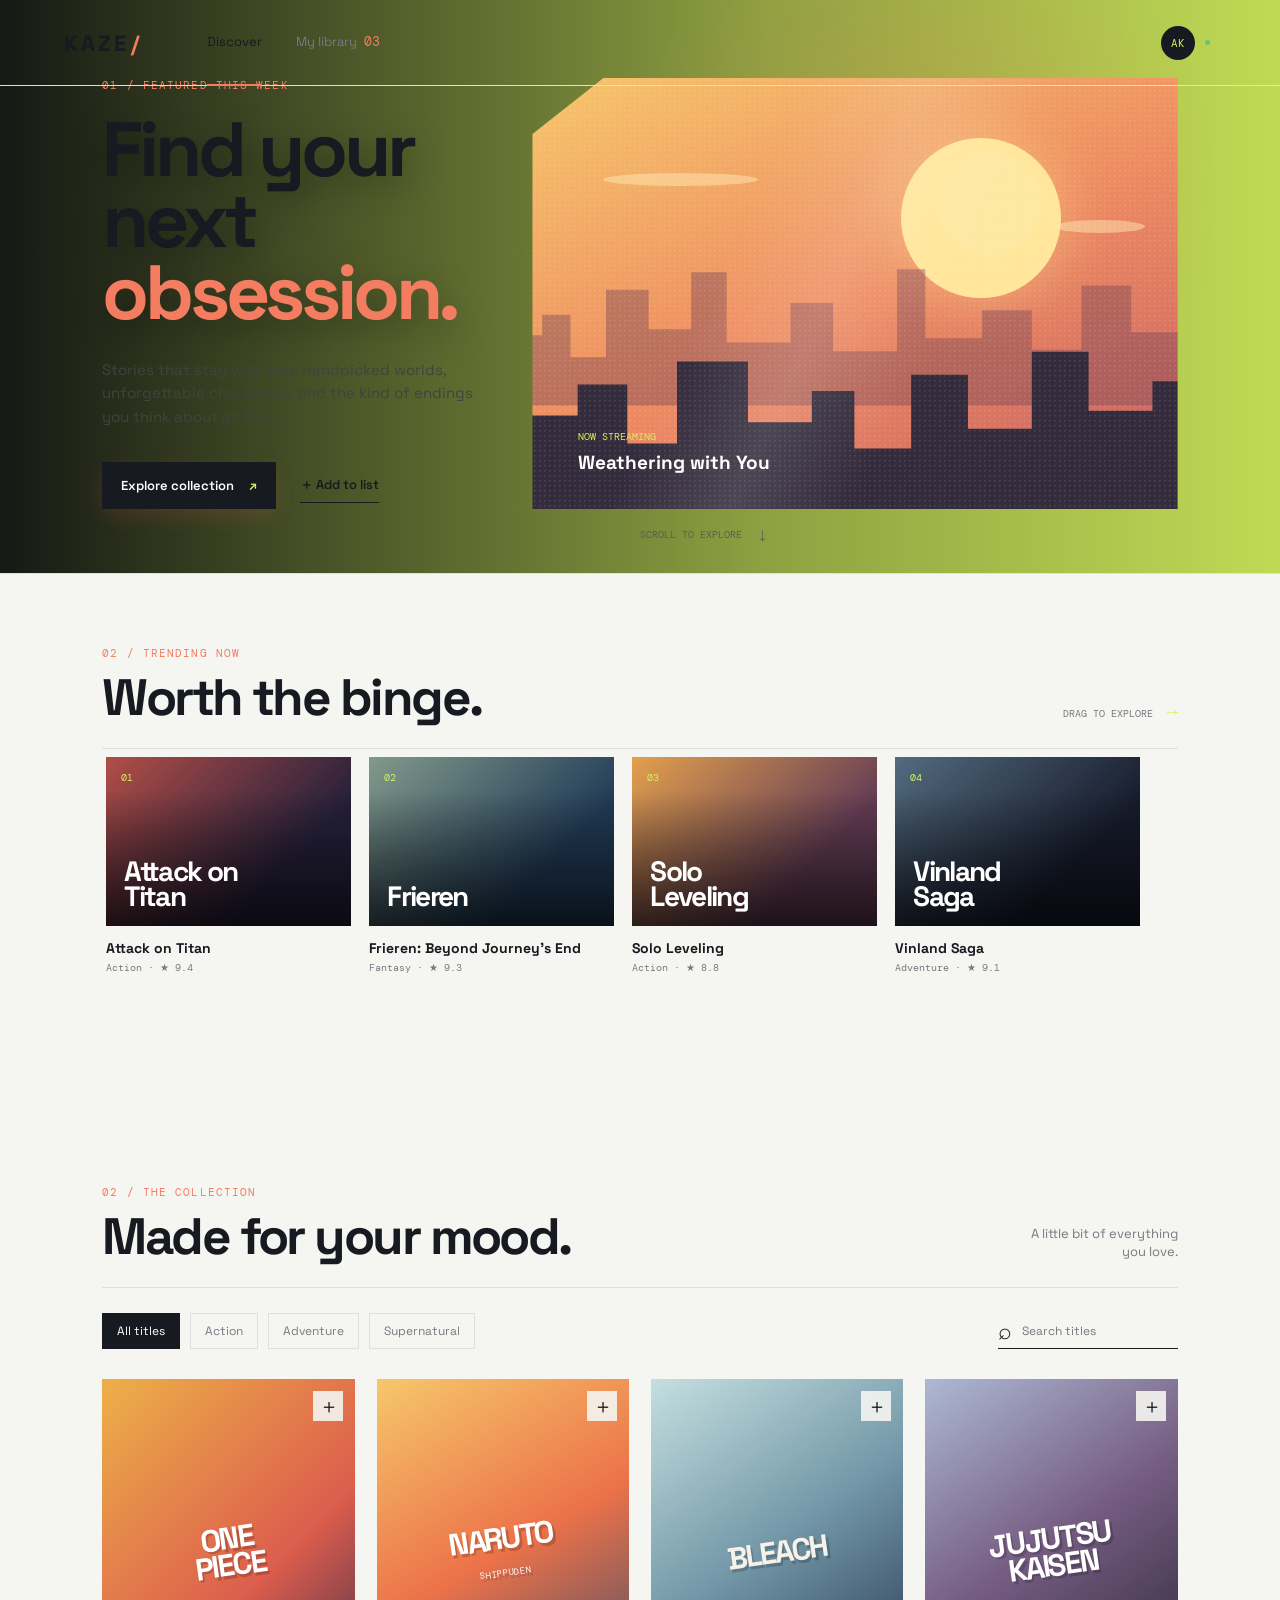
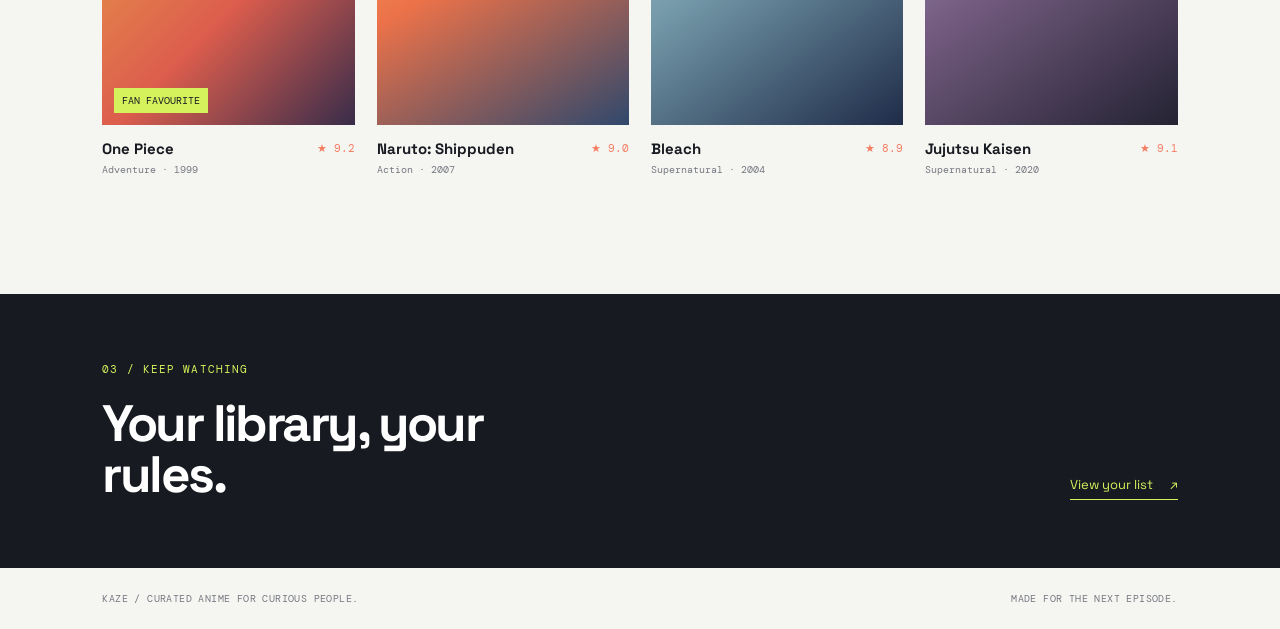
==== index.html @ b1dff8b0 "Add files via upload" ====
<!DOCTYPE html>
<html lang="en">
<head>
  <meta charset="UTF-8">
  <meta name="viewport" content="width=device-width, initial-scale=1.0">
  <meta name="description" content="KAZE is a curated home for your next anime obsession.">
  <title>KAZE — Find your next obsession</title>
  <link rel="preconnect" href="https://fonts.googleapis.com">
  <link rel="preconnect" href="https://fonts.gstatic.com" crossorigin>
  <link href="https://fonts.googleapis.com/css2?family=DM+Mono:wght@400;500&family=Space+Grotesk:wght@400;500;600;700&display=swap" rel="stylesheet">
  <link rel="stylesheet" href="style.css">
</head>
<body>
  <div class="page-shell">
    <header class="site-header">
      <a class="brand" href="#top" aria-label="Kaze home">KAZE<span class="brand-mark">/</span></a>
      <nav class="main-nav" aria-label="Main navigation">
        <a class="active" href="#discover">Discover</a>
        <a href="#library">My library <span class="nav-count">03</span></a>
      </nav>
      <button class="profile-button" type="button" aria-label="Open profile menu"><span>AK</span><i></i></button>
    </header>

    <main id="top">
      <section class="hero" aria-labelledby="hero-title">
        <div class="hero-copy">
          <p class="eyebrow">01 / Featured this week</p>
          <h1 id="hero-title">Find your next<br><em>obsession.</em></h1>
          <p class="hero-description">Stories that stay with you. Handpicked worlds, unforgettable characters, and the kind of endings you think about at 2am.</p>
          <div class="hero-actions">
            <a class="button button-primary" href="#discover">Explore collection <span>↗</span></a>
            <button class="button button-quiet" type="button" data-toast="Your watchlist is ready to grow.">＋ Add to list</button>
          </div>
        </div>
        <div class="hero-art" role="img" aria-label="Illustrated sunset over a quiet Japanese town">
          <div class="hero-art-label"><span>Now streaming</span><strong>Weathering with You</strong></div>
          <div class="sun"></div><div class="cloud cloud-one"></div><div class="cloud cloud-two"></div>
          <div class="skyline skyline-back"></div><div class="skyline skyline-front"></div>
          <div class="hero-grain"></div>
        </div>
        <div class="hero-index"><span>Scroll to explore</span><b>↓</b></div>
      </section>

      <section class="trending-section reveal-section" aria-labelledby="trending-title">
        <div class="section-heading trending-heading"><div><p class="eyebrow">02 / Trending now</p><h2 id="trending-title">Worth the binge.</h2></div><span class="carousel-hint">Drag to explore <b>→</b></span></div>
        <div class="trending-rail" id="trending-rail" tabindex="0" aria-label="Trending anime carousel">
          <article class="trend-card"><div class="trend-art trend-art-one"><span>01</span><strong>Attack on<br>Titan</strong></div><div><h3>Attack on Titan</h3><p>Action · ★ 9.4</p></div></article>
          <article class="trend-card"><div class="trend-art trend-art-two"><span>02</span><strong>Frieren</strong></div><div><h3>Frieren: Beyond Journey's End</h3><p>Fantasy · ★ 9.3</p></div></article>
          <article class="trend-card"><div class="trend-art trend-art-three"><span>03</span><strong>Solo<br>Leveling</strong></div><div><h3>Solo Leveling</h3><p>Action · ★ 8.8</p></div></article>
          <article class="trend-card"><div class="trend-art trend-art-four"><span>04</span><strong>Vinland<br>Saga</strong></div><div><h3>Vinland Saga</h3><p>Adventure · ★ 9.1</p></div></article>
        </div>
      </section>

      <section class="discover-section reveal-section" id="discover" aria-labelledby="discover-title">
        <div class="section-heading">
          <div><p class="eyebrow">02 / The collection</p><h2 id="discover-title">Made for your mood.</h2></div>
          <p class="section-note">A little bit of everything<br>you love.</p>
        </div>
        <div class="toolbar">
          <div class="filter-list" role="group" aria-label="Filter anime by genre">
            <button class="filter active" type="button" data-filter="all">All titles</button>
            <button class="filter" type="button" data-filter="action">Action</button>
            <button class="filter" type="button" data-filter="adventure">Adventure</button>
            <button class="filter" type="button" data-filter="supernatural">Supernatural</button>
          </div>
          <label class="search-box"><span>⌕</span><input id="search" type="search" placeholder="Search titles" aria-label="Search anime titles"></label>
        </div>
        <div class="anime-grid" id="anime-grid">
          <article class="anime-card featured-card" data-title="One Piece" data-genre="adventure action" data-detail="one-piece-detail" tabindex="0" role="button" aria-label="View One Piece details">
            <div class="poster poster-one"><img src="images/one-piece.jpg" alt="One Piece artwork" onerror="this.style.display='none'"><span class="poster-fallback">ONE<br>PIECE</span><button class="bookmark" type="button" aria-label="Add One Piece to list" data-toast="One Piece added to your list.">＋</button><span class="card-tag">Fan favourite</span></div>
            <div class="card-info"><div><h3>One Piece</h3><p>Adventure · 1999</p></div><span class="rating">★ 9.2</span></div>
          </article>
          <article class="anime-card" data-title="Naruto: Shippuden" data-genre="action adventure" data-detail="naruto-detail" tabindex="0" role="button" aria-label="View Naruto: Shippuden details">
            <div class="poster poster-naruto"><img src="images/naruto.jpg" alt="Naruto artwork" onerror="this.style.display='none'"><span class="poster-fallback">NARUTO<br><small>SHIPPUDEN</small></span><button class="bookmark" type="button" aria-label="Add Naruto Shippuden to list" data-toast="Naruto: Shippuden added to your list.">＋</button></div>
            <div class="card-info"><div><h3>Naruto: Shippuden</h3><p>Action · 2007</p></div><span class="rating">★ 9.0</span></div>
          </article>
          <article class="anime-card" data-title="Bleach" data-genre="action supernatural" data-detail="bleach-detail" tabindex="0" role="button" aria-label="View Bleach details">
            <div class="poster poster-bleach"><img src="images/bleach.jpg" alt="Bleach artwork" onerror="this.style.display='none'"><span class="poster-fallback">BLEACH</span><button class="bookmark" type="button" aria-label="Add Bleach to list" data-toast="Bleach added to your list.">＋</button></div>
            <div class="card-info"><div><h3>Bleach</h3><p>Supernatural · 2004</p></div><span class="rating">★ 8.9</span></div>
          </article>
          <article class="anime-card" data-title="Jujutsu Kaisen" data-genre="action supernatural" data-detail="jjk-detail" tabindex="0" role="button" aria-label="View Jujutsu Kaisen details">
            <div class="poster poster-jjk"><img src="images/jjk.jpg" alt="Jujutsu Kaisen artwork" onerror="this.style.display='none'"><span class="poster-fallback">JUJUTSU<br>KAISEN</span><button class="bookmark" type="button" aria-label="Add Jujutsu Kaisen to list" data-toast="Jujutsu Kaisen added to your list.">＋</button></div>
            <div class="card-info"><div><h3>Jujutsu Kaisen</h3><p>Supernatural · 2020</p></div><span class="rating">★ 9.1</span></div>
          </article>
        </div>
        <p class="empty-state" id="empty-state" hidden>No titles match that search.</p>
      </section>

      <section class="library-strip" id="library"><div><p class="eyebrow">03 / Keep watching</p><h2>Your library, your rules.</h2></div><a class="text-link" href="#discover">View your list <span>↗</span></a></section>
    </main>
    <footer><span>KAZE / Curated anime for curious people.</span><span>Made for the next episode.</span></footer>
  </div>
  <section class="detail-panel" id="one-piece-detail" role="dialog" aria-modal="true" aria-labelledby="detail-title" hidden>
    <div class="detail-backdrop" data-close-detail></div>
    <div class="detail-card">
      <button class="detail-close" type="button" aria-label="Close One Piece details" data-close-detail>×</button>
      <div class="detail-poster poster poster-one"><img src="images/one-piece.jpg" alt="One Piece poster" onerror="this.style.display='none'"><span class="poster-fallback">ONE<br>PIECE</span></div>
      <div class="detail-content">
        <p class="eyebrow">Anime / Adventure</p>
        <h2 id="detail-title">One Piece</h2>
        <p class="detail-rating">★ <strong>9.2</strong></p>
        <div class="detail-block"><span class="detail-label">Genres</span><p>Action <b>•</b> Adventure <b>•</b> Fantasy</p></div>
        <div class="detail-block"><span class="detail-label">Episodes</span><div class="episode-list" role="group" aria-label="One Piece episodes"></div></div>
      </div>
    </div>
  </section>
  <section class="detail-panel" id="naruto-detail" role="dialog" aria-modal="true" aria-labelledby="naruto-detail-title" hidden>
    <div class="detail-backdrop" data-close-detail></div>
    <div class="detail-card">
      <button class="detail-close" type="button" aria-label="Close Naruto: Shippuden details" data-close-detail>×</button>
      <div class="detail-poster poster poster-naruto"><img src="images/naruto.jpg" alt="Naruto: Shippuden poster" onerror="this.style.display='none'"><span class="poster-fallback">NARUTO<br><small>SHIPPUDEN</small></span></div>
      <div class="detail-content">
        <p class="eyebrow">Anime / Adventure</p>
        <h2 id="naruto-detail-title">Naruto: Shippuden</h2>
        <p class="detail-rating">★ <strong>9.0</strong></p>
        <div class="detail-block"><span class="detail-label">Genres</span><p>Action <b>•</b> Adventure <b>•</b> Fantasy</p></div>
        <div class="detail-block"><span class="detail-label">Episodes</span><div class="episode-list" role="group" aria-label="Naruto: Shippuden episodes"></div></div>
      </div>
    </div>
  </section>
  <section class="detail-panel" id="bleach-detail" role="dialog" aria-modal="true" aria-labelledby="bleach-detail-title" hidden>
    <div class="detail-backdrop" data-close-detail></div>
    <div class="detail-card">
      <button class="detail-close" type="button" aria-label="Close Bleach details" data-close-detail>×</button>
      <div class="detail-poster poster poster-bleach"><img src="images/bleach.jpg" alt="Bleach poster" onerror="this.style.display='none'"><span class="poster-fallback">BLEACH</span></div>
      <div class="detail-content">
        <p class="eyebrow">Anime / Supernatural</p>
        <h2 id="bleach-detail-title">Bleach</h2>
        <p class="detail-rating">★ <strong>8.9</strong></p>
        <div class="detail-block"><span class="detail-label">Genres</span><p>Action <b>•</b> Supernatural <b>•</b> Fantasy</p></div>
        <div class="detail-block"><span class="detail-label">Episodes</span><div class="episode-list" role="group" aria-label="Bleach episodes"></div></div>
      </div>
    </div>
  </section>
  <section class="detail-panel" id="jjk-detail" role="dialog" aria-modal="true" aria-labelledby="jjk-detail-title" hidden>
    <div class="detail-backdrop" data-close-detail></div>
    <div class="detail-card">
      <button class="detail-close" type="button" aria-label="Close Jujutsu Kaisen details" data-close-detail>×</button>
      <div class="detail-poster poster poster-jjk"><img src="images/jjk.jpg" alt="Jujutsu Kaisen poster" onerror="this.style.display='none'"><span class="poster-fallback">JUJUTSU<br>KAISEN</span></div>
      <div class="detail-content">
        <p class="eyebrow">Anime / Supernatural</p>
        <h2 id="jjk-detail-title">Jujutsu Kaisen</h2>
        <p class="detail-rating">★ <strong>9.1</strong></p>
        <div class="detail-block"><span class="detail-label">Genres</span><p>Action <b>•</b> Adventure <b>•</b> Supernatural</p></div>
        <div class="detail-block"><span class="detail-label">Episodes</span><div class="episode-list" role="group" aria-label="Jujutsu Kaisen episodes"></div></div>
      </div>
    </div>
  </section>
  <div class="page-loader" aria-hidden="true"><span class="loader-ring"></span><span>Loading title</span></div>
  <div class="toast" role="status" aria-live="polite"></div>
  <script src="script.js"></script>
</body>
</html>
---- style.css ----
/* Cinematic motion layer */
:root { --ink: #f5f7f2; --muted: #8d929c; --line: #2e333b; --paper: #0b0d10; --lime: #d8ff4f; --coral: #ff6d54; --orange: #f0a24f; }
body { background: var(--paper); color: var(--ink); transition: background .45s ease; }
.page-shell { background: var(--paper); }
.site-header { position: fixed; top: 0; left: 50%; z-index: 8; width: min(1440px, 100%); transform: translateX(-50%); background: transparent; border-bottom-color: transparent; transition: background .35s ease, border-color .35s ease, backdrop-filter .35s ease; }
.site-header.is-scrolled { background: rgba(11,13,16,.88); border-bottom-color: var(--line); backdrop-filter: blur(16px); }
.main-nav a.active { color: var(--ink); }
.hero { min-height: 680px; padding-top: 145px; background: #101722; color: var(--ink); overflow: hidden; }
.hero::before { content: ''; position: absolute; inset: 0; z-index: -1; background: radial-gradient(circle at 72% 34%, rgba(255,109,84,.2), transparent 30%), linear-gradient(90deg, rgba(11,13,16,.95) 0%, rgba(11,13,16,.35) 60%, rgba(11,13,16,.1)); pointer-events: none; }
.hero-copy { animation: cinematic-in .85s .15s both cubic-bezier(.2,.8,.2,1); }
.hero-description { color: #bdc1bc; }
.hero h1 { text-shadow: 0 10px 35px rgba(0,0,0,.35); }
.button-primary { background: var(--coral); color: #120f10; box-shadow: 0 8px 20px rgba(255,109,84,.12); transition: transform .25s ease, box-shadow .25s ease, background .25s ease; }
.button-primary:hover { background: #ff886f; box-shadow: 0 0 28px rgba(255,109,84,.42), 0 12px 28px rgba(0,0,0,.28); transform: translateY(-3px); }
.button-quiet { color: var(--ink); border-color: var(--lime); transition: color .25s ease, transform .25s ease; }.button-quiet:hover { color: var(--lime); transform: translateX(4px); }
.hero-art { min-height: 470px; background: linear-gradient(155deg, #f4a351 0%, #d95b58 50%, #2a2644 100%); box-shadow: 0 24px 80px rgba(0,0,0,.3); animation: hero-reveal .9s .05s both ease; }
.hero-art::after { content: ''; position: absolute; inset: -8%; background: radial-gradient(circle at 68% 32%, rgba(255,235,174,.42) 0 8%, transparent 9%), linear-gradient(115deg, transparent 35%, rgba(255,255,255,.12), transparent 60%); animation: ken-burns 16s ease-in-out infinite alternate; }
.hero-grain { opacity: .16; }.hero-index { color: #9da589; }
.discover-section, .trending-section { background: var(--paper); }.discover-section { padding-top: 100px; }.section-heading { border-bottom-color: var(--line); }.section-note { color: var(--muted); }
.filter { border-color: var(--line); color: var(--muted); transition: color .25s ease, background .25s ease, transform .25s ease; }.filter:hover { transform: translateY(-2px); background: #222831; border-color: #222831; }.filter.active { background: var(--lime); border-color: var(--lime); color: #10130d; }
.search-box { border-color: var(--muted); transition: width .35s ease, border-color .25s ease; }.search-box:focus-within { width: 250px; border-color: var(--lime); }.search-box input { color: var(--ink); }.search-box input::placeholder { color: var(--muted); }
.anime-grid { perspective: 900px; }.anime-card { transition: transform .35s cubic-bezier(.2,.8,.2,1), filter .35s ease; }.anime-card:hover { transform: translateY(-9px) scale(1.025); filter: brightness(1.08); }.poster img { transition: transform .6s cubic-bezier(.2,.8,.2,1); }.anime-card:hover .poster img { transform: scale(1.08); }.bookmark { transition: background .25s ease, transform .25s ease; }.bookmark:hover { background: var(--lime); transform: rotate(8deg) scale(1.08); }
.card-info h3 { color: var(--ink); }.card-info p { color: var(--muted); }.rating { color: var(--coral); }
.trending-section { padding: 72px clamp(24px, 8vw, 120px) 88px; border-top: 1px solid var(--line); }.trending-heading { border: 0; padding-bottom: 24px; }.carousel-hint { color: var(--muted); font: 10px 'DM Mono', monospace; text-transform: uppercase; }.carousel-hint b { color: var(--lime); font-size: 18px; margin-left: 8px; }.trending-rail { display: flex; gap: 18px; overflow-x: auto; cursor: grab; scrollbar-width: none; user-select: none; padding: 8px 4px 18px; }.trending-rail::-webkit-scrollbar { display: none; }.trending-rail.is-dragging { cursor: grabbing; scroll-behavior: auto; }.trend-card { flex: 0 0 245px; }.trend-art { position: relative; aspect-ratio: 1.45; overflow: hidden; display: flex; align-items: end; padding: 18px; color: white; }.trend-art::after { content: ''; position: absolute; inset: 0; background: linear-gradient(transparent 20%, rgba(0,0,0,.7)); }.trend-art span, .trend-art strong { position: relative; z-index: 1; }.trend-art span { position: absolute; top: 14px; left: 15px; color: var(--lime); font: 10px 'DM Mono', monospace; }.trend-art strong { font-size: 28px; line-height: .88; letter-spacing: -.06em; }.trend-art-one { background: linear-gradient(135deg, #b24d47, #25203b 70%); }.trend-art-two { background: linear-gradient(135deg, #829a8b, #213b57 70%); }.trend-art-three { background: linear-gradient(135deg, #e3a04d, #633c55 70%); }.trend-art-four { background: linear-gradient(135deg, #536b7f, #171c2d 70%); }.trend-card h3 { margin: 13px 0 4px; font-size: 14px; }.trend-card p { margin: 0; color: var(--muted); font: 10px 'DM Mono', monospace; }
.library-strip { background: #151a20; }.text-link { transition: color .25s ease, letter-spacing .25s ease; }.text-link:hover { color: white; letter-spacing: .04em; } footer { background: var(--paper); color: var(--muted); }
.detail-card { background: #151a20; color: var(--ink); }.detail-block { border-color: var(--line); }.detail-rating strong, .detail-content h2 { color: var(--ink); }.detail-close { color: var(--muted); }.episode { border-color: var(--line); color: var(--muted); }.episode:hover, .episode.active { background: var(--lime); border-color: var(--lime); color: #10130d; }
.page-loader { position: fixed; inset: 0; z-index: 20; display: grid; place-content: center; gap: 16px; background: #0b0d10; color: var(--lime); font: 10px 'DM Mono', monospace; letter-spacing: .12em; text-transform: uppercase; opacity: 0; pointer-events: none; transition: opacity .3s ease; }.page-loader.is-loading { opacity: 1; pointer-events: auto; }.loader-ring { width: 34px; height: 34px; margin: auto; border: 1px solid #3c454d; border-top-color: var(--coral); border-radius: 50%; animation: spin .8s linear infinite; }
.reveal-section { opacity: 0; transform: translateY(28px); transition: opacity .8s ease, transform .8s cubic-bezier(.2,.8,.2,1); }.reveal-section.is-visible { opacity: 1; transform: translateY(0); }
@keyframes ken-burns { from { transform: scale(1); } to { transform: scale(1.12) translate(-2%, -1%); } } @keyframes cinematic-in { from { opacity: 0; transform: translateY(28px); } to { opacity: 1; transform: translateY(0); } } @keyframes hero-reveal { from { opacity: 0; clip-path: polygon(22% 0, 100% 0, 100% 100%, 8% 100%, 8% 13%); } to { opacity: 1; clip-path: polygon(11% 0, 100% 0, 100% 100%, 0 100%, 0 13%); } } @keyframes spin { to { transform: rotate(360deg); } }
@media (max-width: 760px) { .site-header { background: rgba(11,13,16,.78); backdrop-filter: blur(12px); }.hero { padding-top: 128px; min-height: 700px; }.hero-art { min-height: 300px; }.trending-section { padding: 62px 22px 72px; }.trending-heading { gap: 12px; }.trend-card { flex-basis: 220px; }.search-box:focus-within { width: 100%; }.detail-card { background: #151a20; } }
@media (prefers-reduced-motion: reduce) { *, *::before, *::after { animation-duration: .01ms !important; animation-iteration-count: 1 !important; scroll-behavior: auto !important; transition-duration: .01ms !important; } .reveal-section { opacity: 1; transform: none; } }
.detail-panel.is-opening .detail-backdrop { animation: backdrop-in .35s ease both; }.detail-panel.is-opening .detail-card { animation: detail-in .45s cubic-bezier(.2,.8,.2,1) both; } @keyframes backdrop-in { from { opacity: 0; } to { opacity: 1; } } @keyframes detail-in { from { opacity: 0; transform: translateY(18px) scale(.97); } to { opacity: 1; transform: translateY(0) scale(1); } }
* { box-sizing: border-box; }
:root { --ink: #171a20; --muted: #767982; --line: #dfe0dc; --paper: #f5f5f1; --lime: #d5f15c; --coral: #f47d61; --orange: #ec9b45; }
html { scroll-behavior: smooth; }
body { margin: 0; background: var(--paper); color: var(--ink); font-family: 'Space Grotesk', sans-serif; }
button, input { font: inherit; }
button, a { -webkit-tap-highlight-color: transparent; }
a { color: inherit; text-decoration: none; }
.page-shell { max-width: 1440px; margin: auto; overflow: hidden; }
.site-header { height: 86px; display: flex; align-items: center; padding: 0 clamp(24px, 5vw, 72px); gap: 64px; border-bottom: 1px solid var(--line); }
.brand { font-size: 22px; font-weight: 700; letter-spacing: .14em; }.brand-mark { color: var(--coral); margin-left: 2px; }
.main-nav { display: flex; gap: 34px; font-size: 13px; color: var(--muted); }.main-nav a { padding: 34px 0; border-bottom: 2px solid transparent; }.main-nav a.active { color: var(--ink); border-color: var(--coral); }.nav-count { color: var(--coral); font-family: 'DM Mono', monospace; margin-left: 4px; }
.profile-button { margin-left: auto; display: flex; align-items: center; gap: 10px; border: 0; background: transparent; cursor: pointer; }.profile-button span { display: grid; place-items: center; width: 34px; height: 34px; border-radius: 50%; background: var(--ink); color: var(--lime); font: 11px 'DM Mono', monospace; }.profile-button i { width: 5px; height: 5px; border-radius: 50%; background: #62c673; }
.hero { min-height: 570px; position: relative; display: grid; grid-template-columns: minmax(380px, .8fr) 1.2fr; padding: 78px clamp(24px, 8vw, 120px) 64px; background: var(--lime); isolation: isolate; }.hero-copy { z-index: 1; align-self: center; max-width: 515px; }.eyebrow { color: var(--coral); font: 11px 'DM Mono', monospace; letter-spacing: .1em; text-transform: uppercase; margin: 0 0 22px; }.hero h1 { font-size: clamp(50px, 6vw, 86px); line-height: .93; letter-spacing: -.055em; margin: 0 0 30px; }.hero h1 em { color: var(--coral); font-style: normal; }.hero-description { max-width: 390px; color: #40443f; line-height: 1.55; font-size: 15px; }.hero-actions { display: flex; gap: 24px; align-items: center; margin-top: 34px; }.button { border: 0; cursor: pointer; font-weight: 600; font-size: 13px; }.button-primary { padding: 15px 19px; background: var(--ink); color: white; }.button-primary span { color: var(--lime); margin-left: 12px; }.button-quiet { background: transparent; color: var(--ink); border-bottom: 1px solid var(--ink); padding: 8px 0; }
.hero-art { min-height: 390px; position: relative; overflow: hidden; background: linear-gradient(155deg, #f7c66b 0%, #ee8b61 51%, #c75e63 100%); clip-path: polygon(11% 0, 100% 0, 100% 100%, 0 100%, 0 13%); }.sun { position: absolute; width: 160px; height: 160px; border-radius: 50%; background: #ffe69a; right: 18%; top: 14%; box-shadow: 0 0 60px rgba(255,230,154,.45); }.cloud { position: absolute; height: 13px; background: rgba(255,235,180,.48); border-radius: 50%; }.cloud-one { width: 155px; top: 22%; left: 11%; }.cloud-two { width: 90px; top: 33%; right: 5%; }.skyline { position: absolute; left: -4%; width: 110%; background: #7c4b57; }.skyline-back { height: 34%; bottom: 24%; opacity: .45; clip-path: polygon(0 52%, 5% 52%, 5% 38%, 9% 38%, 9% 67%, 14% 67%, 14% 21%, 20% 21%, 20% 48%, 26% 48%, 26% 9%, 31% 9%, 31% 57%, 40% 57%, 40% 30%, 46% 30%, 46% 63%, 55% 63%, 55% 7%, 59% 7%, 59% 54%, 67% 54%, 67% 35%, 74% 35%, 74% 62%, 81% 62%, 81% 18%, 88% 18%, 88% 50%, 96% 50%, 96% 30%, 100% 30%, 100% 100%, 0 100%); }.skyline-front { height: 38%; bottom: 0; background: #342c3c; clip-path: polygon(0 43%, 10% 43%, 10% 24%, 17% 24%, 17% 60%, 24% 60%, 24% 10%, 34% 10%, 34% 47%, 43% 47%, 43% 28%, 49% 28%, 49% 63%, 57% 63%, 57% 18%, 65% 18%, 65% 51%, 74% 51%, 74% 4%, 82% 4%, 82% 40%, 91% 40%, 91% 22%, 100% 22%, 100% 100%, 0 100%); }.hero-art-label { position: absolute; z-index: 2; left: 7%; bottom: 8%; color: white; }.hero-art-label span { display: block; color: var(--lime); font: 10px 'DM Mono', monospace; text-transform: uppercase; margin-bottom: 7px; }.hero-art-label strong { font-size: 19px; }.hero-grain { position: absolute; inset: 0; opacity: .1; background-image: radial-gradient(#fff 1px, transparent 1px); background-size: 5px 5px; }.hero-index { position: absolute; bottom: 26px; left: 50%; display: flex; gap: 15px; align-items: center; font: 10px 'DM Mono', monospace; text-transform: uppercase; color: #596050; }.hero-index b { font-size: 19px; font-weight: 400; }
.discover-section { padding: 105px clamp(24px, 8vw, 120px) 118px; }.section-heading { display: flex; justify-content: space-between; align-items: end; border-bottom: 1px solid var(--line); padding-bottom: 25px; }.section-heading .eyebrow { margin-bottom: 12px; }.section-heading h2, .library-strip h2 { margin: 0; font-size: clamp(30px, 4vw, 53px); letter-spacing: -.05em; line-height: 1; }.section-note { color: var(--muted); font-size: 13px; line-height: 1.45; margin: 0; text-align: right; }.toolbar { display: flex; justify-content: space-between; align-items: center; padding: 25px 0 30px; }.filter-list { display: flex; flex-wrap: wrap; gap: 10px; }.filter { border: 1px solid var(--line); color: var(--muted); background: transparent; padding: 9px 14px; font-size: 12px; cursor: pointer; }.filter.active, .filter:hover { background: var(--ink); border-color: var(--ink); color: white; }.search-box { display: flex; align-items: center; gap: 8px; border-bottom: 1px solid var(--ink); padding: 8px 0; width: 180px; }.search-box span { font-size: 23px; line-height: 10px; }.search-box input { width: 100%; border: 0; outline: 0; background: transparent; font-size: 12px; }.anime-grid { display: grid; grid-template-columns: repeat(4, 1fr); gap: 22px; }.poster { aspect-ratio: .73; position: relative; overflow: hidden; display: grid; place-items: center; }.poster img { width: 100%; height: 100%; object-fit: cover; position: absolute; inset: 0; z-index: 1; }.poster-fallback { font-weight: 700; font-size: clamp(21px, 2.4vw, 34px); line-height: .88; letter-spacing: -.07em; text-align: center; color: white; transform: rotate(-8deg); text-shadow: 2px 3px 0 rgba(0,0,0,.18); }.poster-fallback small { font: 9px 'DM Mono', monospace; letter-spacing: .08em; }.poster-one { background: linear-gradient(135deg, #edb048, #dc5d4d 60%, #382c4a); }.poster-naruto { background: linear-gradient(150deg, #f6c76b, #ec7249 50%, #30486c); }.poster-bleach { background: linear-gradient(145deg, #c5dfe0, #7297a7 48%, #1f2c49); }.poster-jjk { background: linear-gradient(145deg, #adb9d3, #755c81 48%, #242333); }.poster-bleach .poster-fallback { color: #f6f1e9; }.bookmark { position: absolute; z-index: 2; right: 12px; top: 12px; width: 30px; height: 30px; border: 0; background: rgba(245,245,241,.9); color: var(--ink); cursor: pointer; font-size: 20px; line-height: 1; }.card-tag { position: absolute; z-index: 2; left: 12px; bottom: 12px; background: var(--lime); padding: 6px 8px; font: 10px 'DM Mono', monospace; text-transform: uppercase; }.card-info { display: flex; justify-content: space-between; gap: 8px; padding-top: 14px; }.card-info h3 { margin: 0; font-size: 15px; }.card-info p { margin: 5px 0 0; color: var(--muted); font: 10px 'DM Mono', monospace; }.rating { color: var(--coral); font: 11px 'DM Mono', monospace; padding-top: 2px; white-space: nowrap; }.empty-state { color: var(--muted); padding: 50px 0; text-align: center; }.library-strip { padding: 68px clamp(24px, 8vw, 120px); background: var(--ink); color: white; display: flex; justify-content: space-between; align-items: end; }.library-strip .eyebrow { color: var(--lime); }.text-link { color: var(--lime); font-size: 13px; border-bottom: 1px solid var(--lime); padding-bottom: 6px; }.text-link span { margin-left: 14px; }.library-strip h2 { max-width: 500px; }.library-strip + footer, footer { display: flex; justify-content: space-between; padding: 24px clamp(24px, 8vw, 120px); color: var(--muted); font: 10px 'DM Mono', monospace; text-transform: uppercase; letter-spacing: .04em; }.toast { position: fixed; right: 22px; bottom: 22px; padding: 14px 18px; background: var(--ink); color: white; font-size: 12px; transform: translateY(80px); opacity: 0; transition: .3s ease; z-index: 5; }.toast.show { transform: translateY(0); opacity: 1; }
@media (max-width: 760px) { .site-header { height: 70px; gap: 25px; padding: 0 20px; }.main-nav { gap: 15px; font-size: 11px; }.main-nav a { padding: 26px 0; }.hero { display: block; padding: 58px 22px 25px; min-height: auto; }.hero h1 { font-size: 57px; }.hero-art { min-height: 280px; margin: 48px -22px 32px 25px; }.hero-index { position: static; justify-content: center; }.discover-section { padding: 72px 22px 80px; }.section-heading { align-items: start; flex-direction: column; gap: 18px; }.section-note { text-align: left; }.toolbar { align-items: start; flex-direction: column-reverse; gap: 22px; }.search-box { width: 100%; }.anime-grid { grid-template-columns: repeat(2, minmax(0, 1fr)); gap: 26px 14px; }.card-info { display: block; }.rating { display: block; margin-top: 6px; }.library-strip { display: block; padding: 56px 22px; }.text-link { display: inline-block; margin-top: 28px; } footer { padding: 22px; display: block; line-height: 2; } }
.anime-card[tabindex] { cursor: pointer; }.anime-card[tabindex]:focus-visible { outline: 3px solid var(--coral); outline-offset: 5px; }.detail-open { overflow: hidden; }.detail-panel[hidden] { display: none; }.detail-panel { position: fixed; inset: 0; z-index: 10; display: grid; place-items: center; padding: 24px; }.detail-backdrop { position: absolute; inset: 0; background: rgba(23,26,32,.76); }.detail-card { position: relative; z-index: 1; width: min(780px, 100%); display: grid; grid-template-columns: 240px 1fr; gap: 42px; padding: 42px; background: var(--paper); box-shadow: 0 24px 80px rgba(0,0,0,.25); }.detail-close { position: absolute; top: 14px; right: 17px; border: 0; background: transparent; color: var(--muted); cursor: pointer; font-size: 28px; line-height: 1; }.detail-poster { width: 100%; }.detail-content { align-self: center; }.detail-content .eyebrow { margin-bottom: 14px; }.detail-content h2 { margin: 0; font-size: clamp(38px, 5vw, 65px); letter-spacing: -.06em; line-height: .95; }.detail-rating { color: var(--coral); font: 14px 'DM Mono', monospace; margin: 18px 0 34px; }.detail-rating strong { color: var(--ink); font-weight: 500; }.detail-block { border-top: 1px solid var(--line); padding: 17px 0 6px; }.detail-label { display: block; color: var(--muted); font: 10px 'DM Mono', monospace; letter-spacing: .08em; text-transform: uppercase; }.detail-block p { margin: 9px 0; font-size: 15px; }.detail-block b { color: var(--coral); font-weight: 400; margin: 0 6px; }.episode-list { display: flex; flex-wrap: wrap; gap: 7px; margin-top: 13px; }.episode { width: 34px; height: 34px; border: 1px solid var(--line); background: transparent; color: var(--muted); cursor: pointer; font: 11px 'DM Mono', monospace; }.episode:hover, .episode.active { border-color: var(--ink); background: var(--ink); color: var(--lime); }
@media (max-width: 760px) { .detail-card { grid-template-columns: 105px 1fr; gap: 22px; padding: 34px 20px 24px; align-items: start; }.detail-content h2 { font-size: 35px; }.detail-rating { margin: 14px 0 22px; }.detail-poster { margin-top: 9px; }.detail-block p { font-size: 12px; }.episode { width: 30px; height: 30px; } }
@media (prefers-reduced-motion: no-preference) { .hero-copy { animation: rise .7s ease both; }.hero-art { animation: reveal .8s .1s ease both; }.anime-card { animation: rise .6s ease both; }.anime-card:nth-child(2) { animation-delay: .08s; }.anime-card:nth-child(3) { animation-delay: .16s; }.anime-card:nth-child(4) { animation-delay: .24s; } @keyframes rise { from { opacity: 0; transform: translateY(18px); } to { opacity: 1; transform: translateY(0); } } @keyframes reveal { from { opacity: 0; clip-path: polygon(25% 0, 100% 0, 100% 100%, 14% 100%, 14% 13%); } to { opacity: 1; clip-path: polygon(11% 0, 100% 0, 100% 100%, 0 100%, 0 13%); } } }
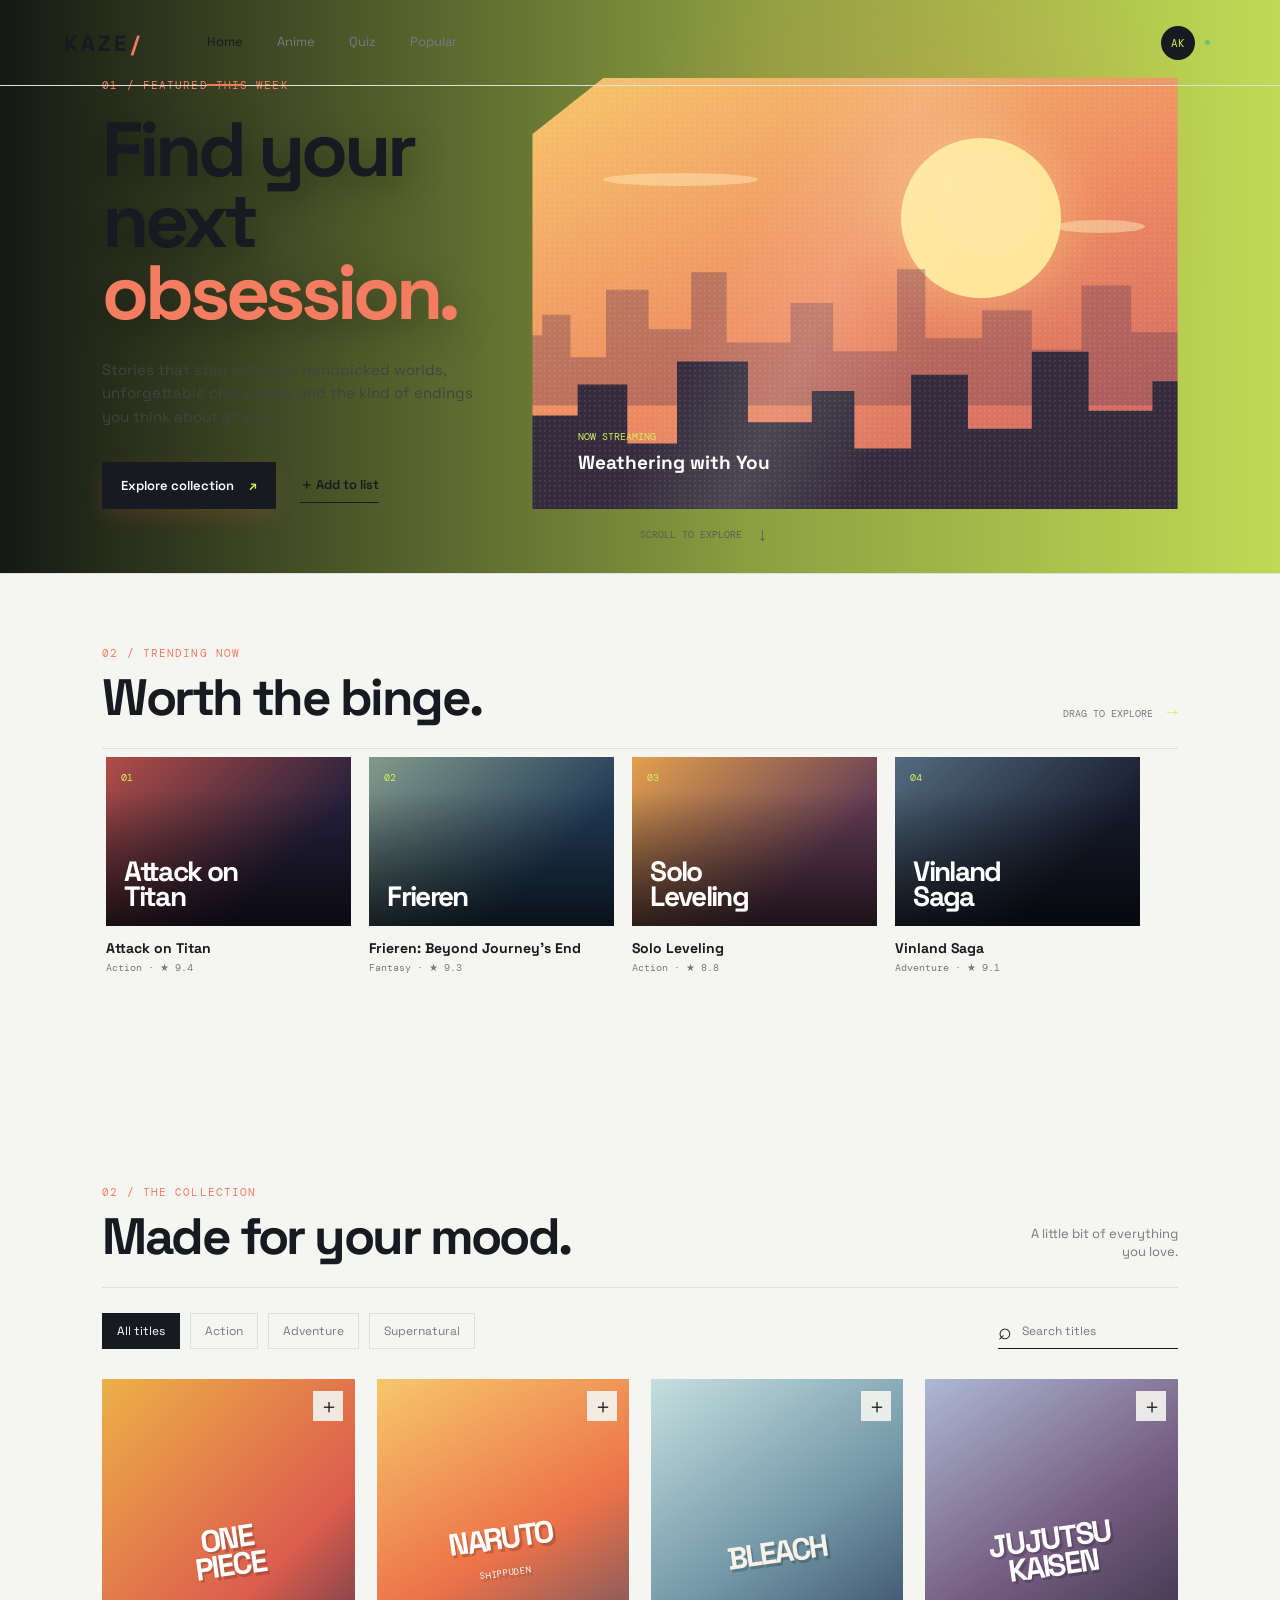
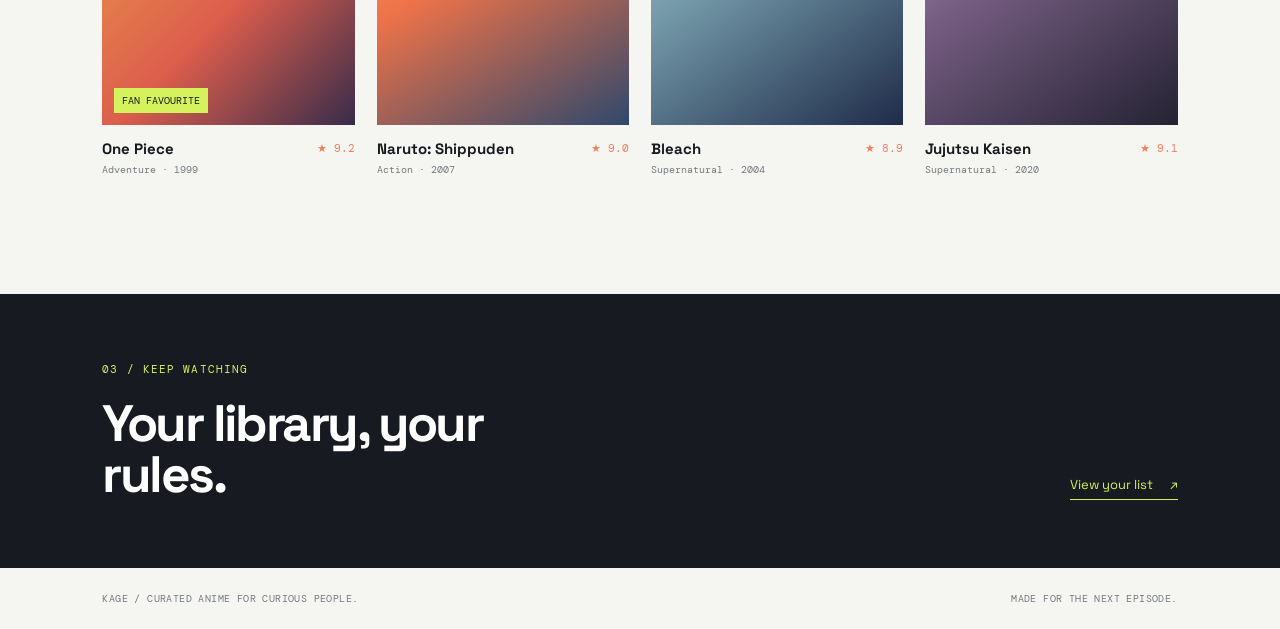
==== commit a1d5bbc2: "Add files via upload" ====
--- a/index.html
+++ b/index.html
@@ -15,8 +15,10 @@
     <header class="site-header">
       <a class="brand" href="#top" aria-label="Kaze home">KAZE<span class="brand-mark">/</span></a>
       <nav class="main-nav" aria-label="Main navigation">
-        <a class="active" href="#discover">Discover</a>
-        <a href="#library">My library <span class="nav-count">03</span></a>
+          <a class="active" href="#top">Home</a>
+          <a href="#discover">Anime</a>
+          <a href="quiz.html">Quiz</a>
+          <a href="#trending-rail">Popular</a>
       </nav>
       <button class="profile-button" type="button" aria-label="Open profile menu"><span>AK</span><i></i></button>
     </header>
@@ -88,7 +90,7 @@
 
       <section class="library-strip" id="library"><div><p class="eyebrow">03 / Keep watching</p><h2>Your library, your rules.</h2></div><a class="text-link" href="#discover">View your list <span>↗</span></a></section>
     </main>
-    <footer><span>KAZE / Curated anime for curious people.</span><span>Made for the next episode.</span></footer>
+    <footer><span>KAGE / Curated anime for curious people.</span><span>Made for the next episode.</span></footer>
   </div>
   <section class="detail-panel" id="one-piece-detail" role="dialog" aria-modal="true" aria-labelledby="detail-title" hidden>
     <div class="detail-backdrop" data-close-detail></div>
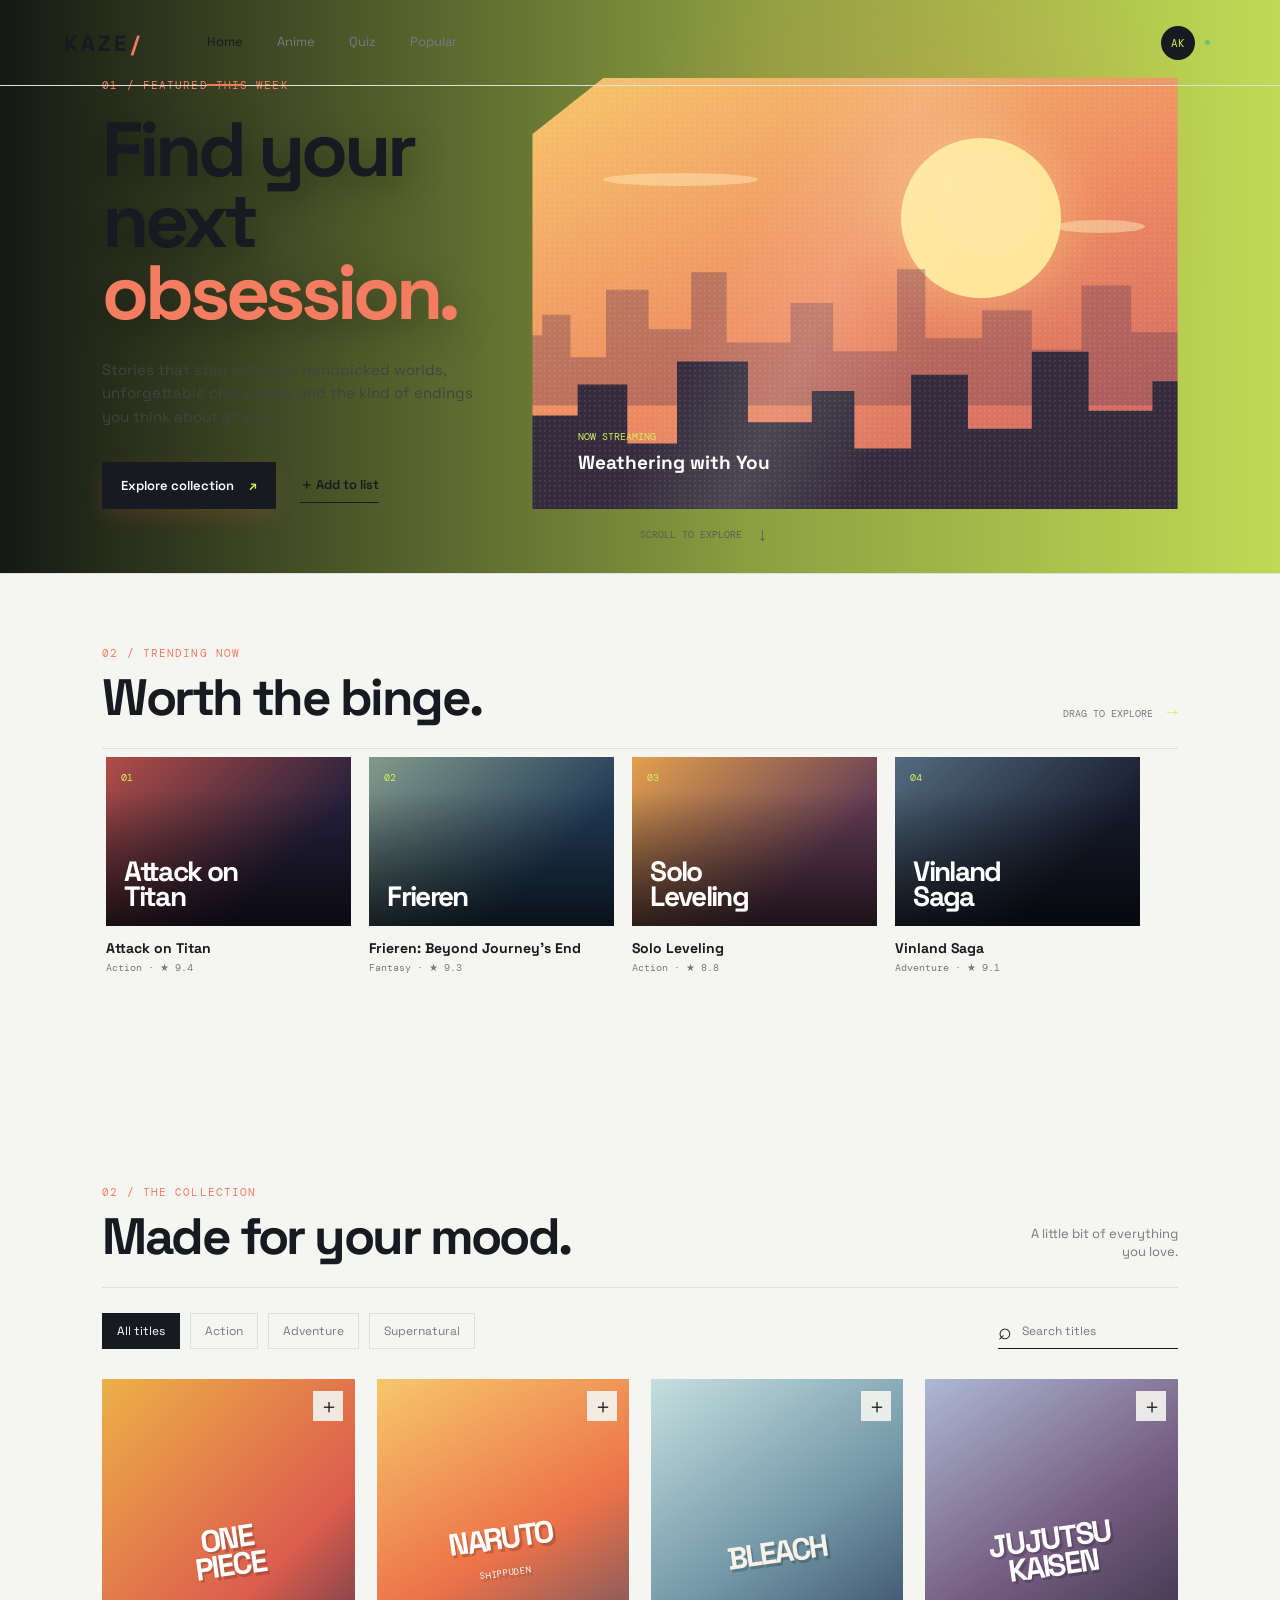
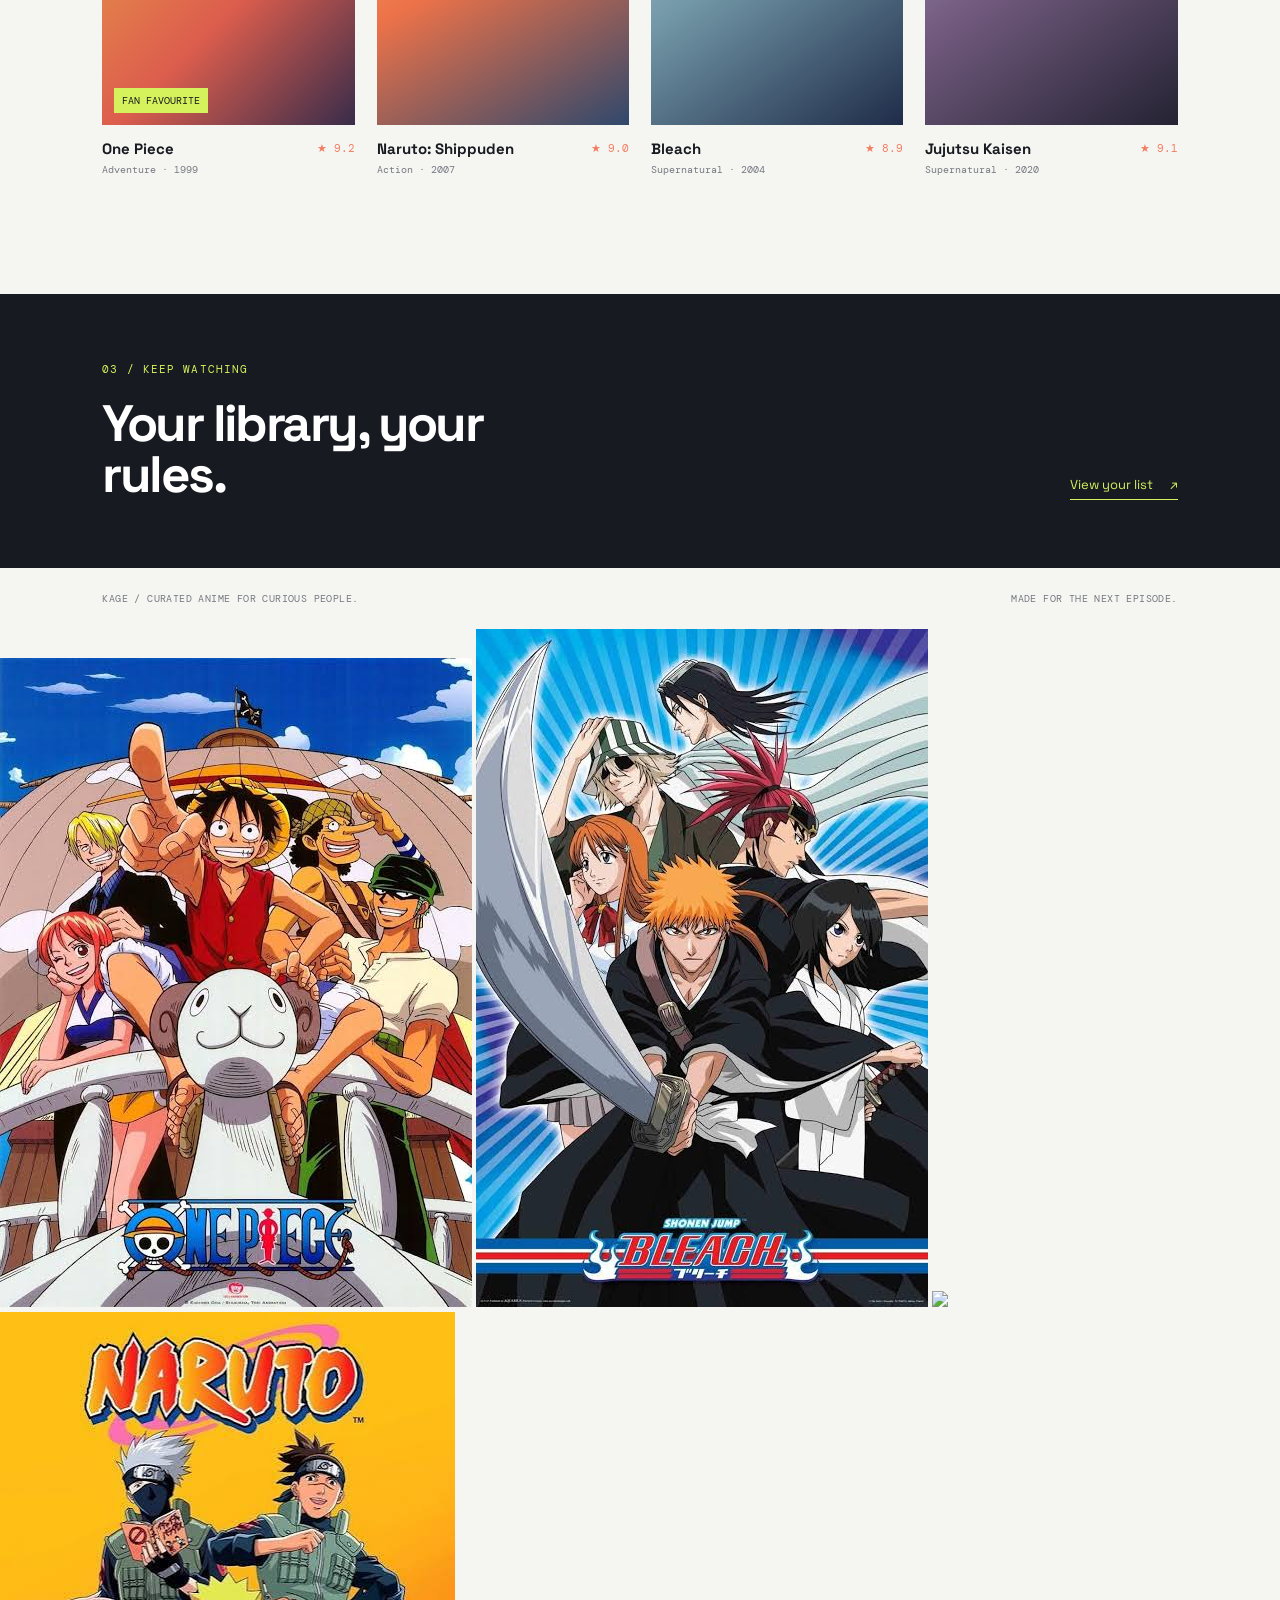
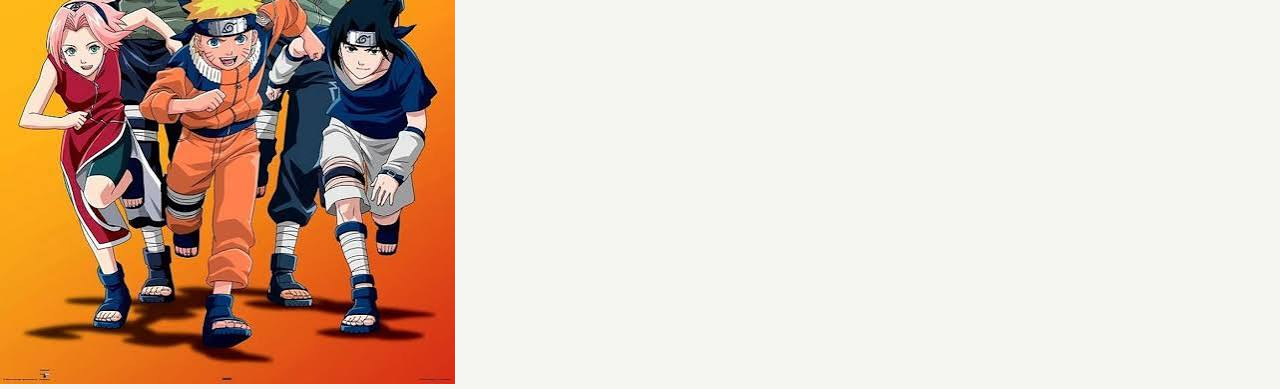
==== commit 035213b9: "Add images for anime titles in index.html Added image elements for various anime titles." ====
--- a/index.html
+++ b/index.html
@@ -152,4 +152,8 @@
   <div class="toast" role="status" aria-live="polite"></div>
   <script src="script.js"></script>
 </body>
-</html>+</html>
+<img src="one piece.jpg" alt="one piece">
+<img src="bleach.jpg" alt="bleach">
+<img src="Jujutsu Kaisen">
+<img src="naruto.jpg" alt="Naruto: Shipudden">
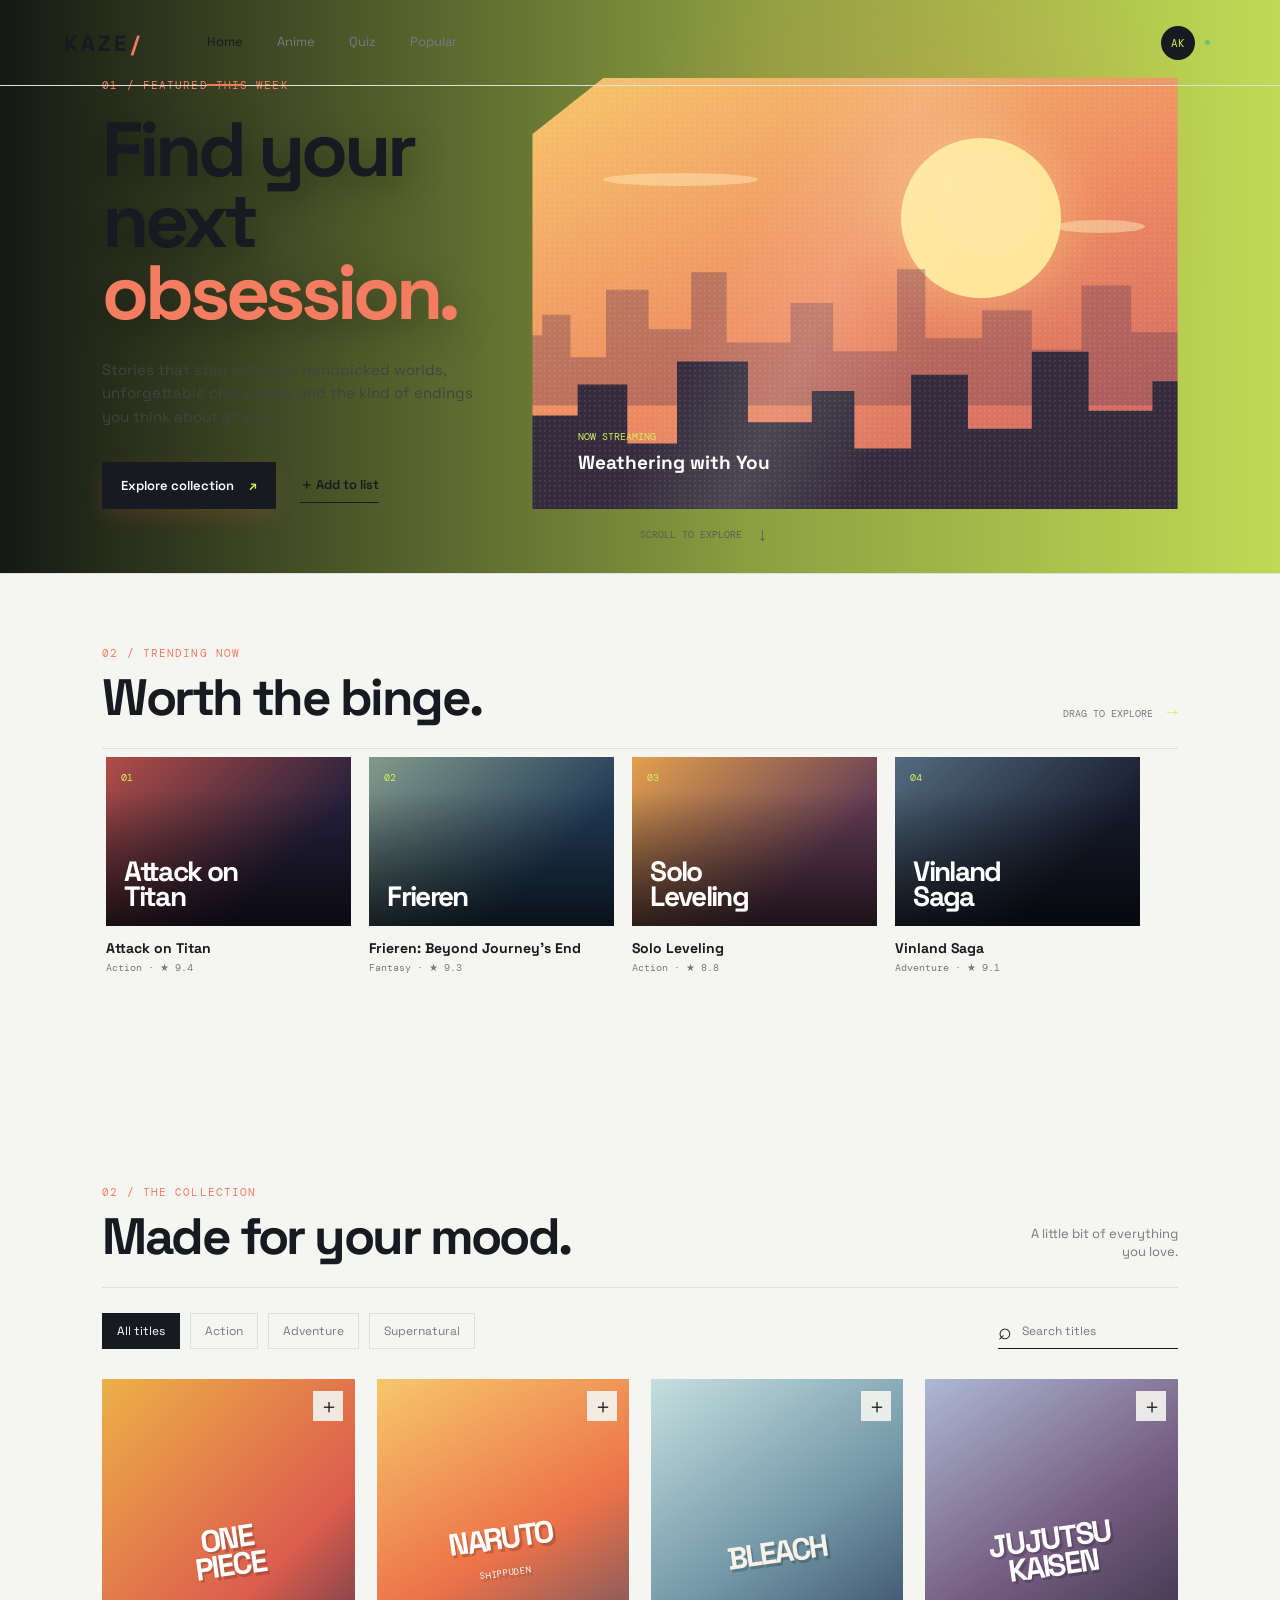
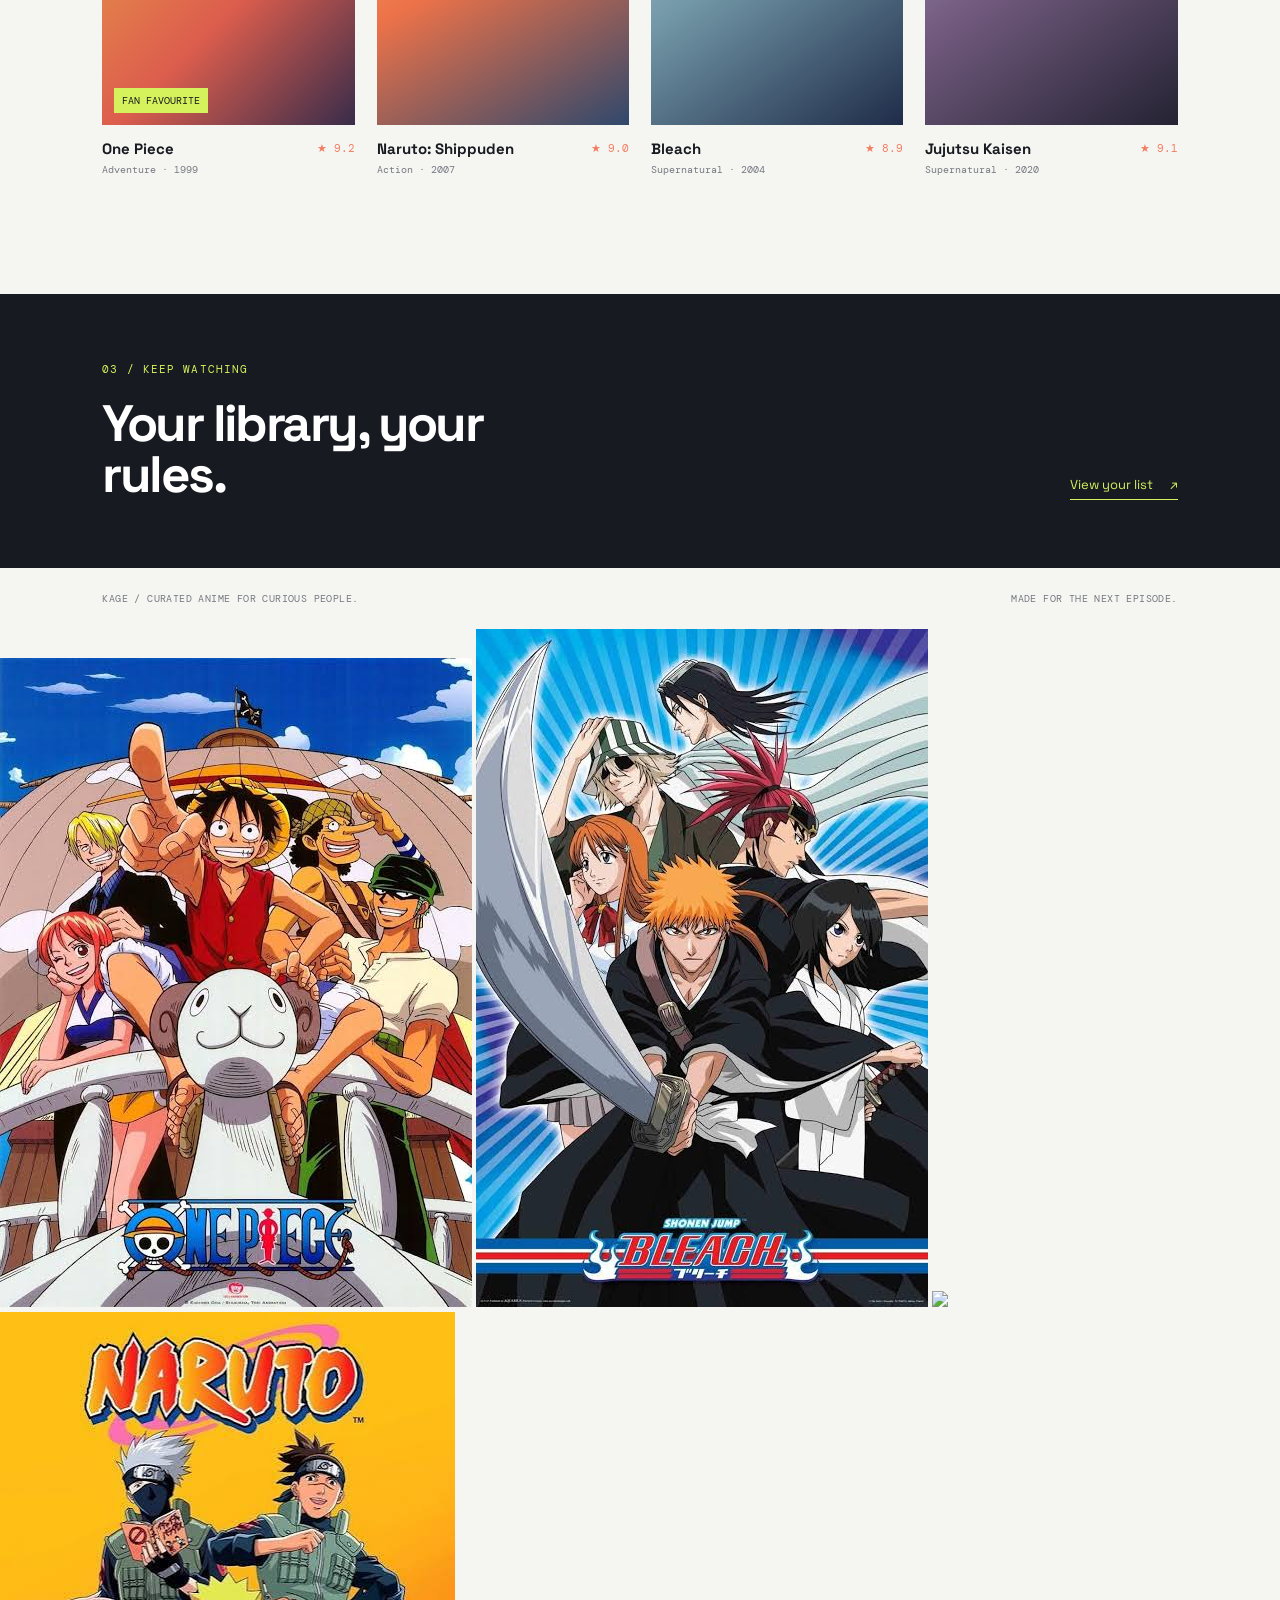
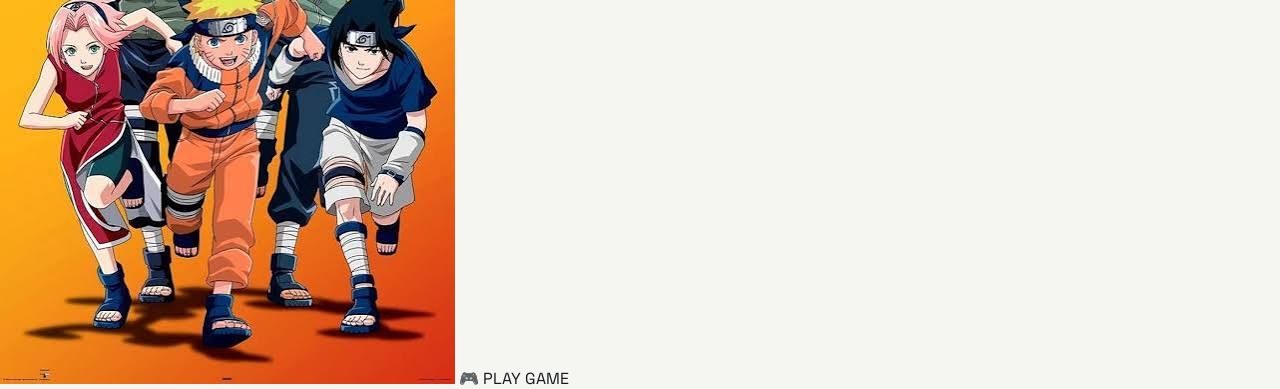
==== commit c1a7e163: "Add link to play game in index.html" ====
--- a/index.html
+++ b/index.html
@@ -157,3 +157,4 @@
 <img src="bleach.jpg" alt="bleach">
 <img src="Jujutsu Kaisen">
 <img src="naruto.jpg" alt="Naruto: Shipudden">
+<a href="game.html">🎮 PLAY GAME</a>
